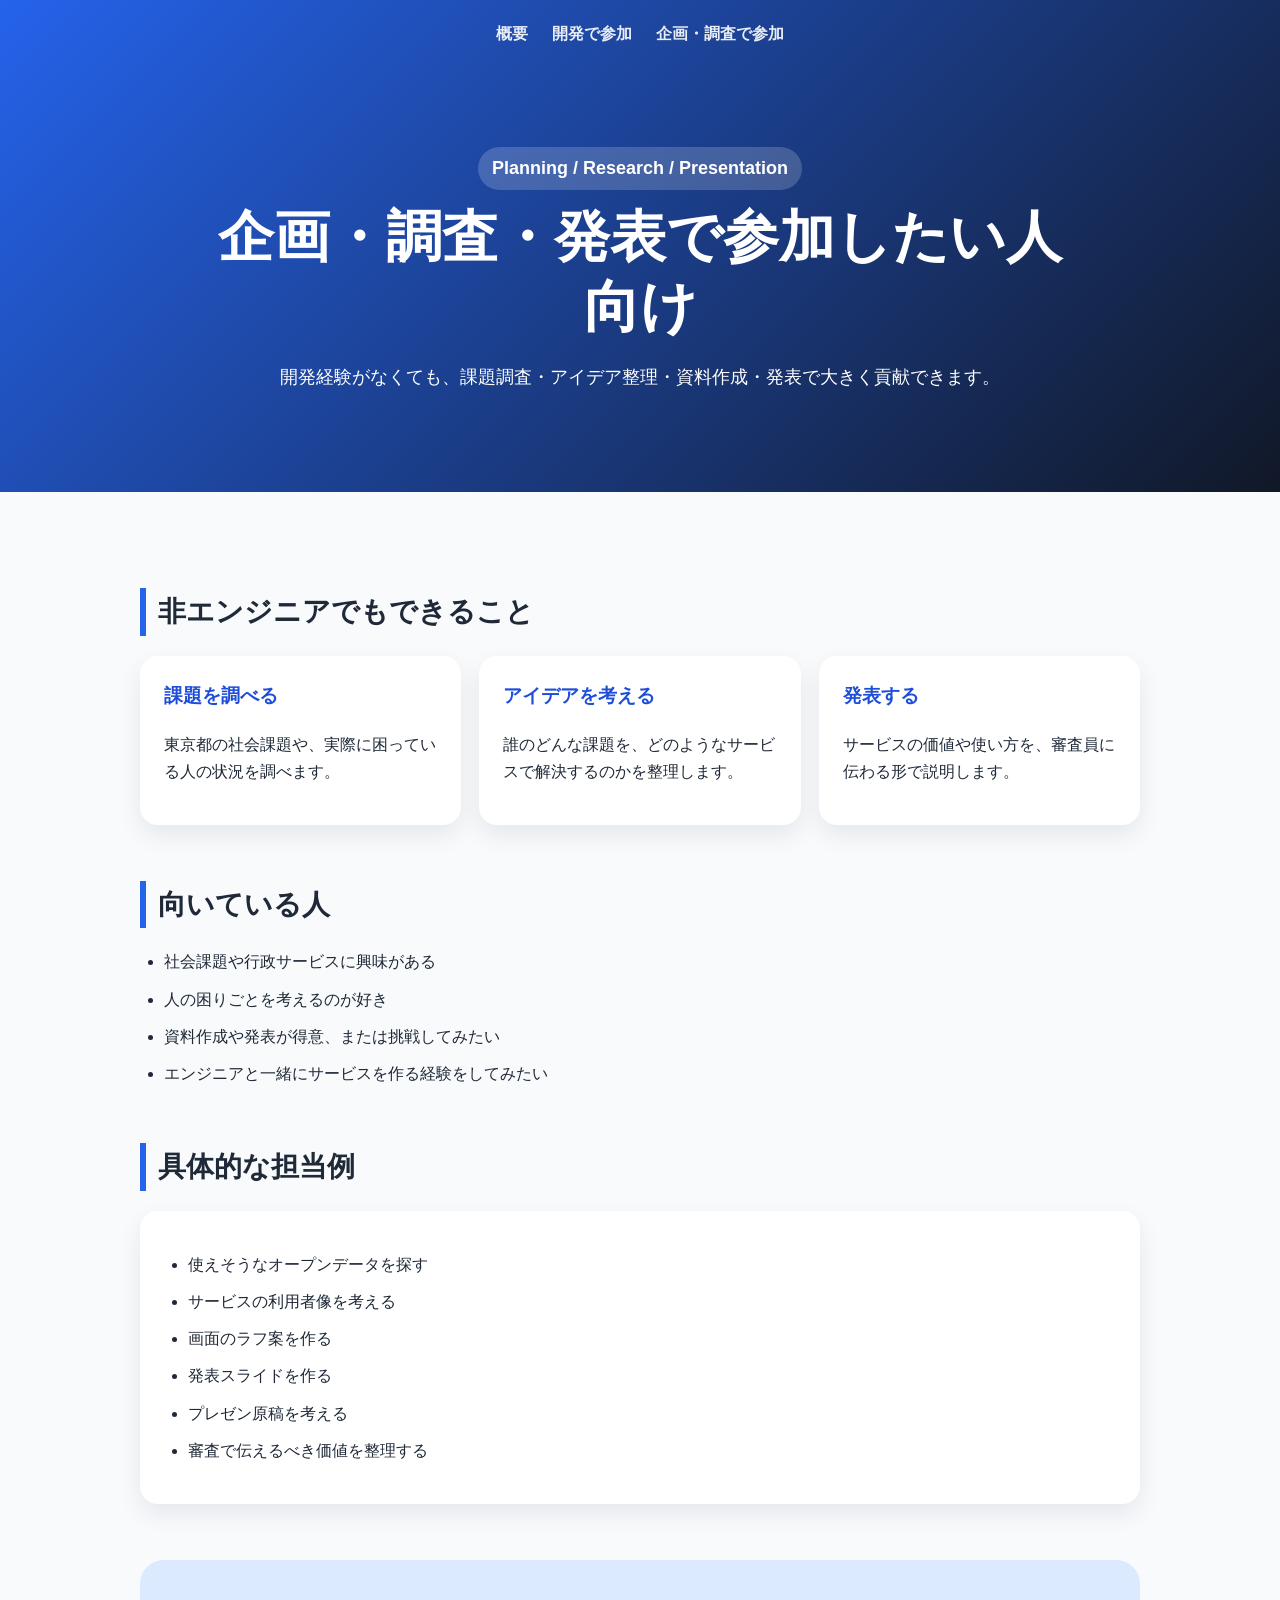
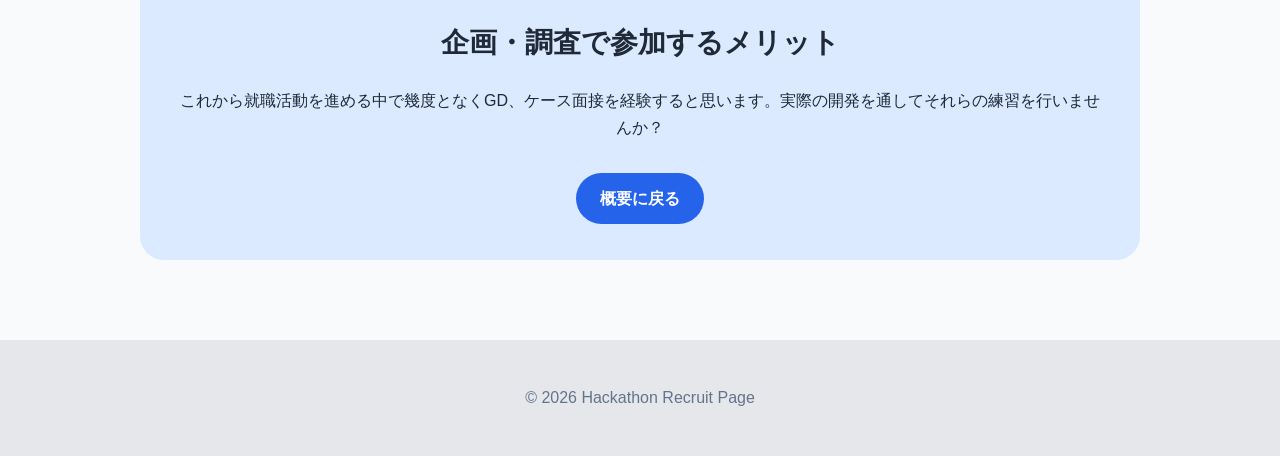
==== non-engineer.html @ 430582d7 "Initial commit" ====
<!DOCTYPE html>
<html lang="ja">
<head>
  <meta charset="UTF-8">
  <meta name="viewport" content="width=device-width, initial-scale=1.0">
  <title>企画・調査・発表で参加したい人向け</title>
  <link rel="stylesheet" href="css/style.css">
</head>
<body>
  <header class="sub-hero">
    <nav class="nav">
      <a href="index.html">概要</a>
      <a href="engineer.html">開発で参加</a>
      <a href="non-engineer.html">企画・調査で参加</a>
    </nav>

    <div class="hero-content">
      <p class="label">Planning / Research / Presentation</p>
      <h1>企画・調査・発表で参加したい人向け</h1>
      <p>
        開発経験がなくても、課題調査・アイデア整理・資料作成・発表で大きく貢献できます。
      </p>
    </div>
  </header>

  <main>
    <section class="section">
      <h2>非エンジニアでもできること</h2>
      <div class="card-grid">
        <div class="card">
          <h3>課題を調べる</h3>
          <p>東京都の社会課題や、実際に困っている人の状況を調べます。</p>
        </div>
        <div class="card">
          <h3>アイデアを考える</h3>
          <p>誰のどんな課題を、どのようなサービスで解決するのかを整理します。</p>
        </div>
        <div class="card">
          <h3>発表する</h3>
          <p>サービスの価値や使い方を、審査員に伝わる形で説明します。</p>
        </div>
      </div>
    </section>

    <section class="section">
      <h2>向いている人</h2>
      <ul class="list">
        <li>社会課題や行政サービスに興味がある</li>
        <li>人の困りごとを考えるのが好き</li>
        <li>資料作成や発表が得意、または挑戦してみたい</li>
        <li>エンジニアと一緒にサービスを作る経験をしてみたい</li>
      </ul>
    </section>

    <section class="section">
      <h2>具体的な担当例</h2>
      <div class="box">
        <ul class="list">
          <li>使えそうなオープンデータを探す</li>
          <li>サービスの利用者像を考える</li>
          <li>画面のラフ案を作る</li>
          <li>発表スライドを作る</li>
          <li>プレゼン原稿を考える</li>
          <li>審査で伝えるべき価値を整理する</li>
        </ul>
      </div>
    </section>

    <section class="section cta">
      <h2>企画・調査で参加するメリット</h2>
      <p>
        これから就職活動を進める中で幾度となくGD、ケース面接を経験すると思います。実際の開発を通してそれらの練習を行いませんか？
      </p>
      <a class="button primary" href="index.html">概要に戻る</a>
    </section>
  </main>

  <footer>
    <p>&copy; 2026 Hackathon Recruit Page</p>
  </footer>
</body>
</html>
---- css/style.css ----
* {
  box-sizing: border-box;
}

body {
  margin: 0;
  font-family: "Helvetica Neue", Arial, "Hiragino Kaku Gothic ProN", "Hiragino Sans", Meiryo, sans-serif;
  line-height: 1.7;
  color: #1f2937;
  background: #f8fafc;
}

a {
  color: inherit;
}

.nav {
  display: flex;
  justify-content: center;
  gap: 24px;
  padding: 20px;
  font-weight: bold;
}

.nav a {
  text-decoration: none;
  color: #ffffff;
  opacity: 0.9;
}

.nav a:hover {
  opacity: 1;
  text-decoration: underline;
}

.hero {
  min-height: 70vh;
  color: #ffffff;
  background: linear-gradient(135deg, #1d4ed8, #0f172a);
}

.sub-hero {
  color: #ffffff;
  background: linear-gradient(135deg, #2563eb, #111827);
}

.hero-content {
  max-width: 920px;
  margin: 0 auto;
  padding: 80px 24px 100px;
  text-align: center;
}

.hero-content h1 {
  margin: 12px 0 20px;
  font-size: clamp(32px, 5vw, 56px);
  line-height: 1.25;
}

.hero-content p {
  max-width: 760px;
  margin: 0 auto;
  font-size: 18px;
}

.label {
  display: inline-block;
  padding: 6px 14px;
  border-radius: 999px;
  background: rgba(255, 255, 255, 0.18);
  font-size: 14px;
  font-weight: bold;
}

.button-area {
  display: flex;
  justify-content: center;
  flex-wrap: wrap;
  gap: 16px;
  margin-top: 32px;
}

.button {
  display: inline-block;
  padding: 12px 24px;
  border-radius: 999px;
  text-decoration: none;
  font-weight: bold;
  transition: 0.2s;
}

.button:hover {
  transform: translateY(-2px);
}

.button.primary {
  color: #1d4ed8;
  background: #ffffff;
}

.button.secondary {
  color: #ffffff;
  border: 2px solid #ffffff;
}

main {
  max-width: 1040px;
  margin: 0 auto;
  padding: 40px 20px 80px;
}

.section {
  margin-top: 56px;
}

.section h2 {
  margin-bottom: 20px;
  font-size: 28px;
  border-left: 6px solid #2563eb;
  padding-left: 12px;
}

.card-grid {
  display: grid;
  grid-template-columns: repeat(3, 1fr);
  gap: 18px;
}

.card,
.box {
  padding: 24px;
  border-radius: 18px;
  background: #ffffff;
  box-shadow: 0 10px 24px rgba(15, 23, 42, 0.08);
}

.card h3,
.box h3 {
  margin-top: 0;
  color: #1d4ed8;
}

.two-column {
  display: grid;
  grid-template-columns: repeat(2, 1fr);
  gap: 20px;
}

.box a {
  display: inline-block;
  margin-top: 12px;
  color: #2563eb;
  font-weight: bold;
}

.list {
  padding-left: 24px;
}

.list li {
  margin-bottom: 10px;
}

.cta {
  padding: 36px;
  border-radius: 24px;
  text-align: center;
  background: #dbeafe;
}

.cta h2 {
  border-left: none;
  padding-left: 0;
}

.cta .button.primary {
  margin-top: 16px;
  color: #ffffff;
  background: #2563eb;
}

footer {
  padding: 28px;
  text-align: center;
  color: #64748b;
  background: #e5e7eb;
}

@media (max-width: 768px) {
  .nav {
    flex-direction: column;
    align-items: center;
    gap: 10px;
  }

  .hero-content {
    padding: 56px 20px 72px;
  }

  .card-grid,
  .two-column {
    grid-template-columns: 1fr;
  }

  .section h2 {
    font-size: 24px;
  }
}
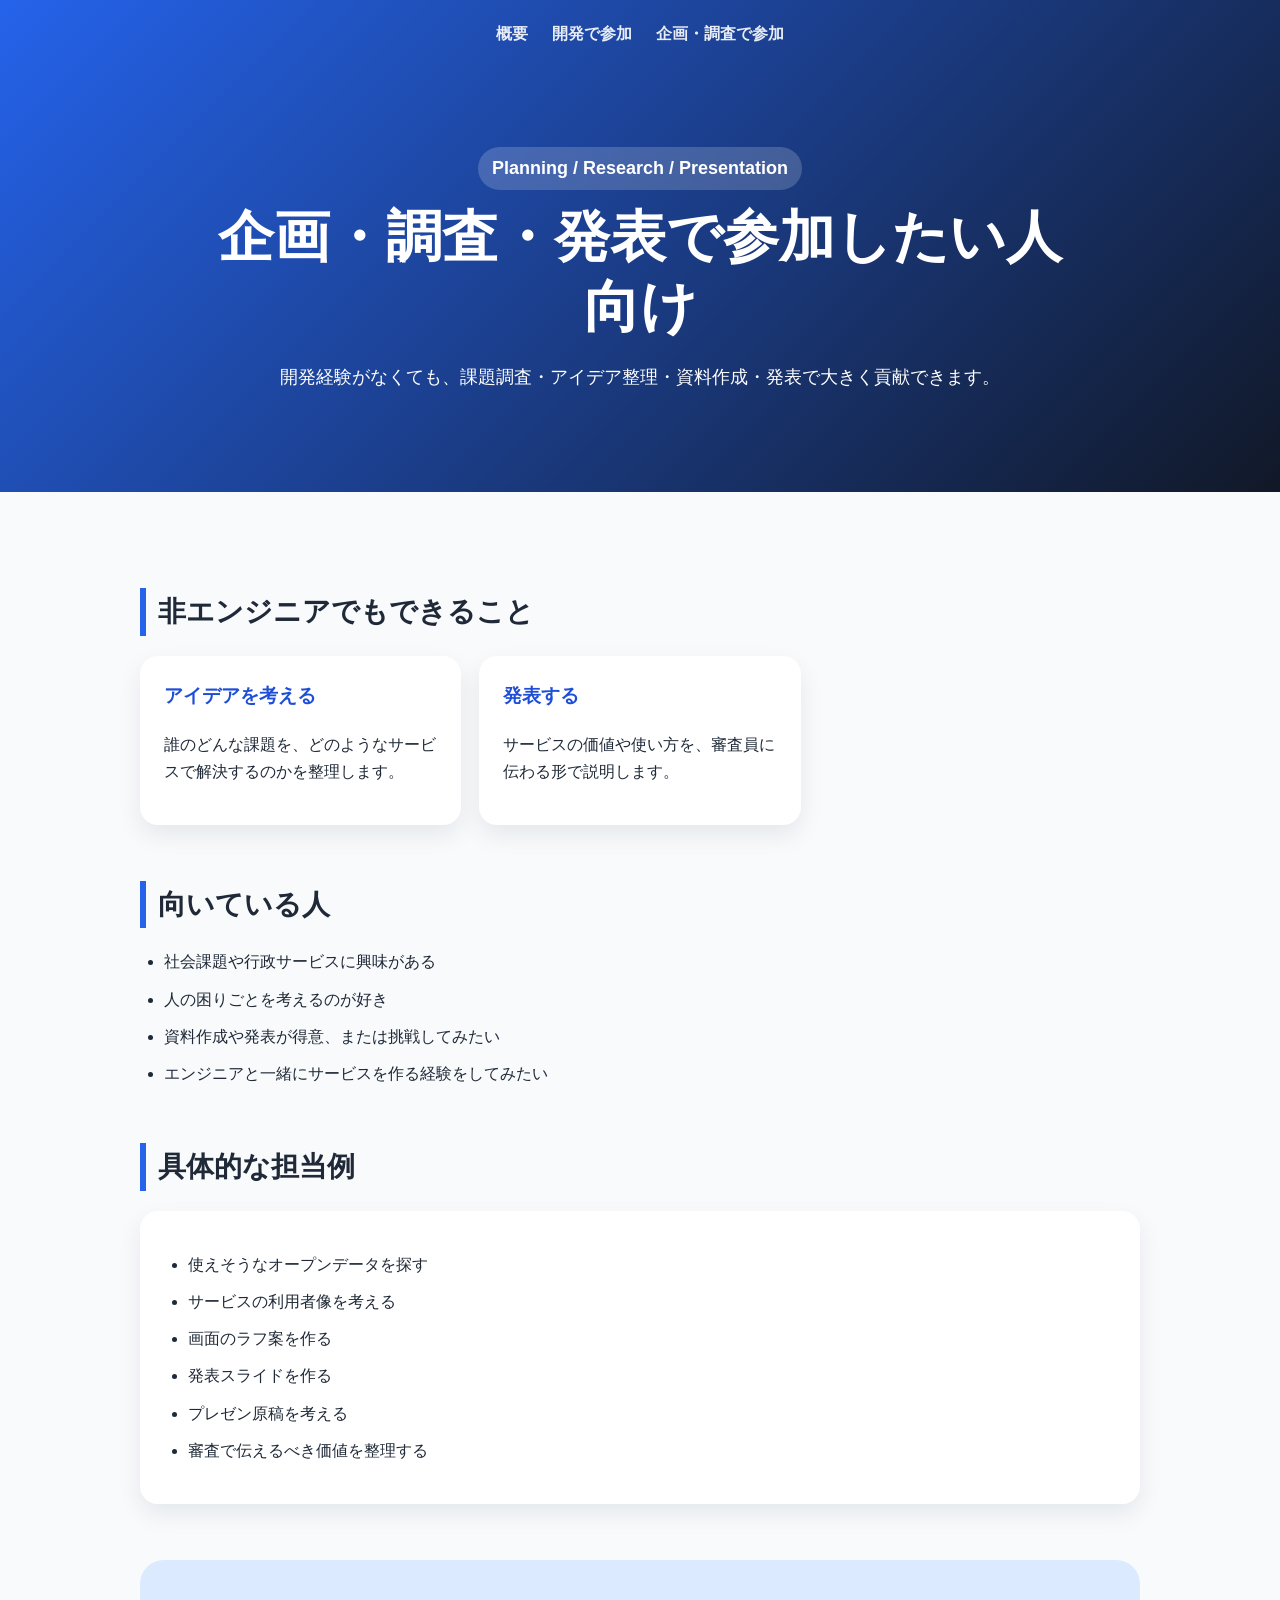
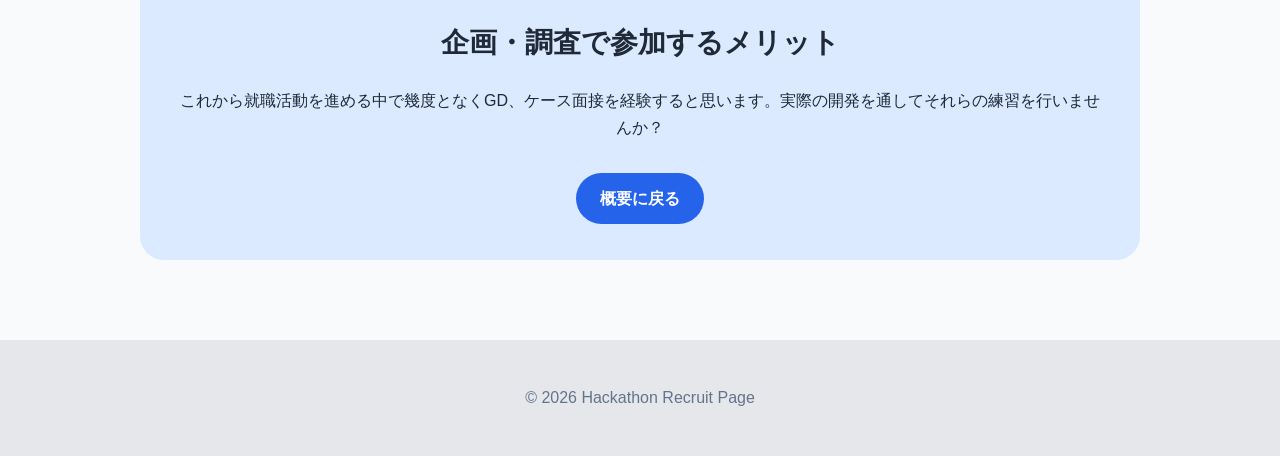
==== commit 5fb4be63: "修正" ====
--- a/non-engineer.html
+++ b/non-engineer.html
@@ -27,10 +27,6 @@
     <section class="section">
       <h2>非エンジニアでもできること</h2>
       <div class="card-grid">
-        <div class="card">
-          <h3>課題を調べる</h3>
-          <p>東京都の社会課題や、実際に困っている人の状況を調べます。</p>
-        </div>
         <div class="card">
           <h3>アイデアを考える</h3>
           <p>誰のどんな課題を、どのようなサービスで解決するのかを整理します。</p>
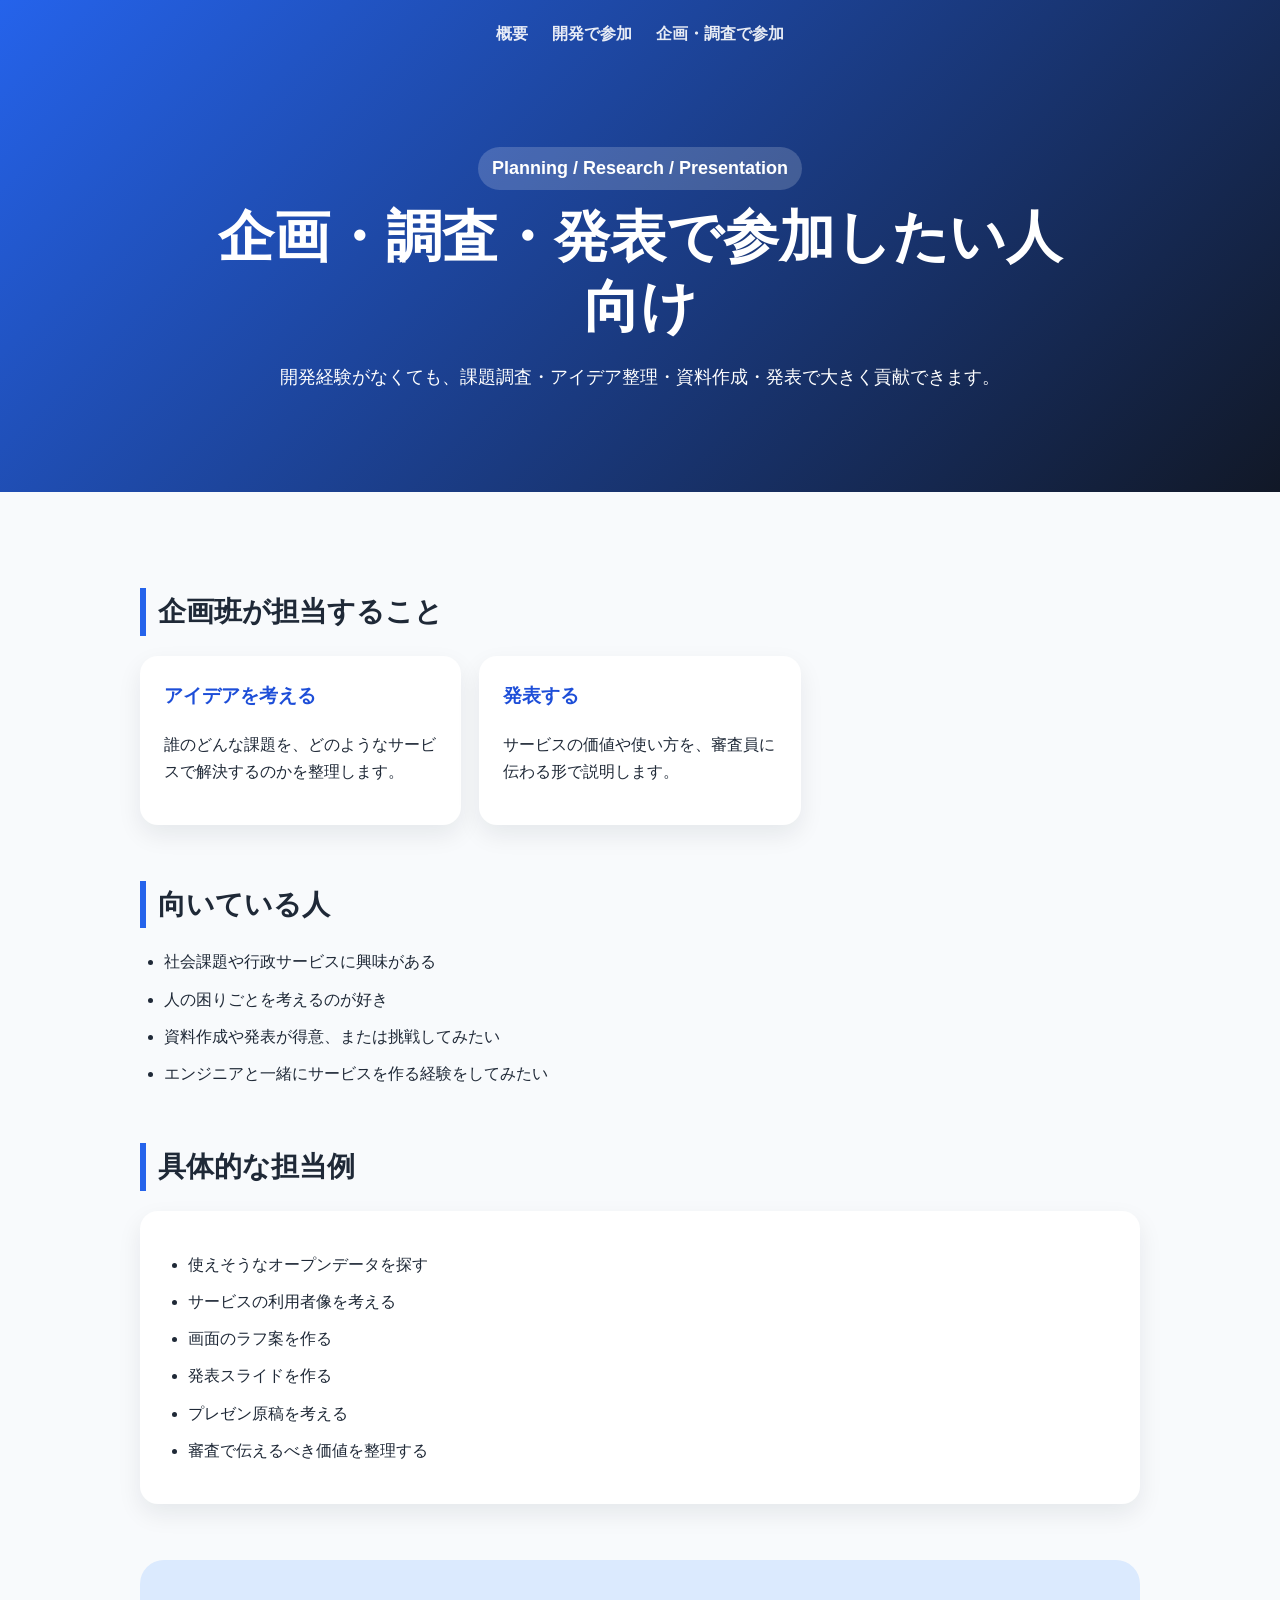
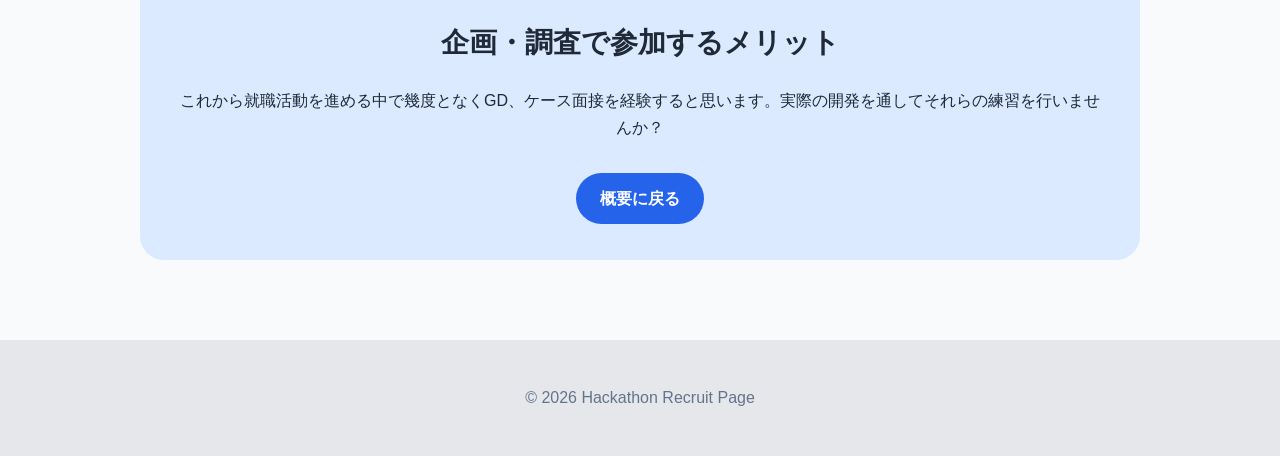
==== commit fc9e8899: "修正" ====
--- a/non-engineer.html
+++ b/non-engineer.html
@@ -25,7 +25,7 @@
 
   <main>
     <section class="section">
-      <h2>非エンジニアでもできること</h2>
+      <h2>企画班が担当すること</h2>
       <div class="card-grid">
         <div class="card">
           <h3>アイデアを考える</h3>
